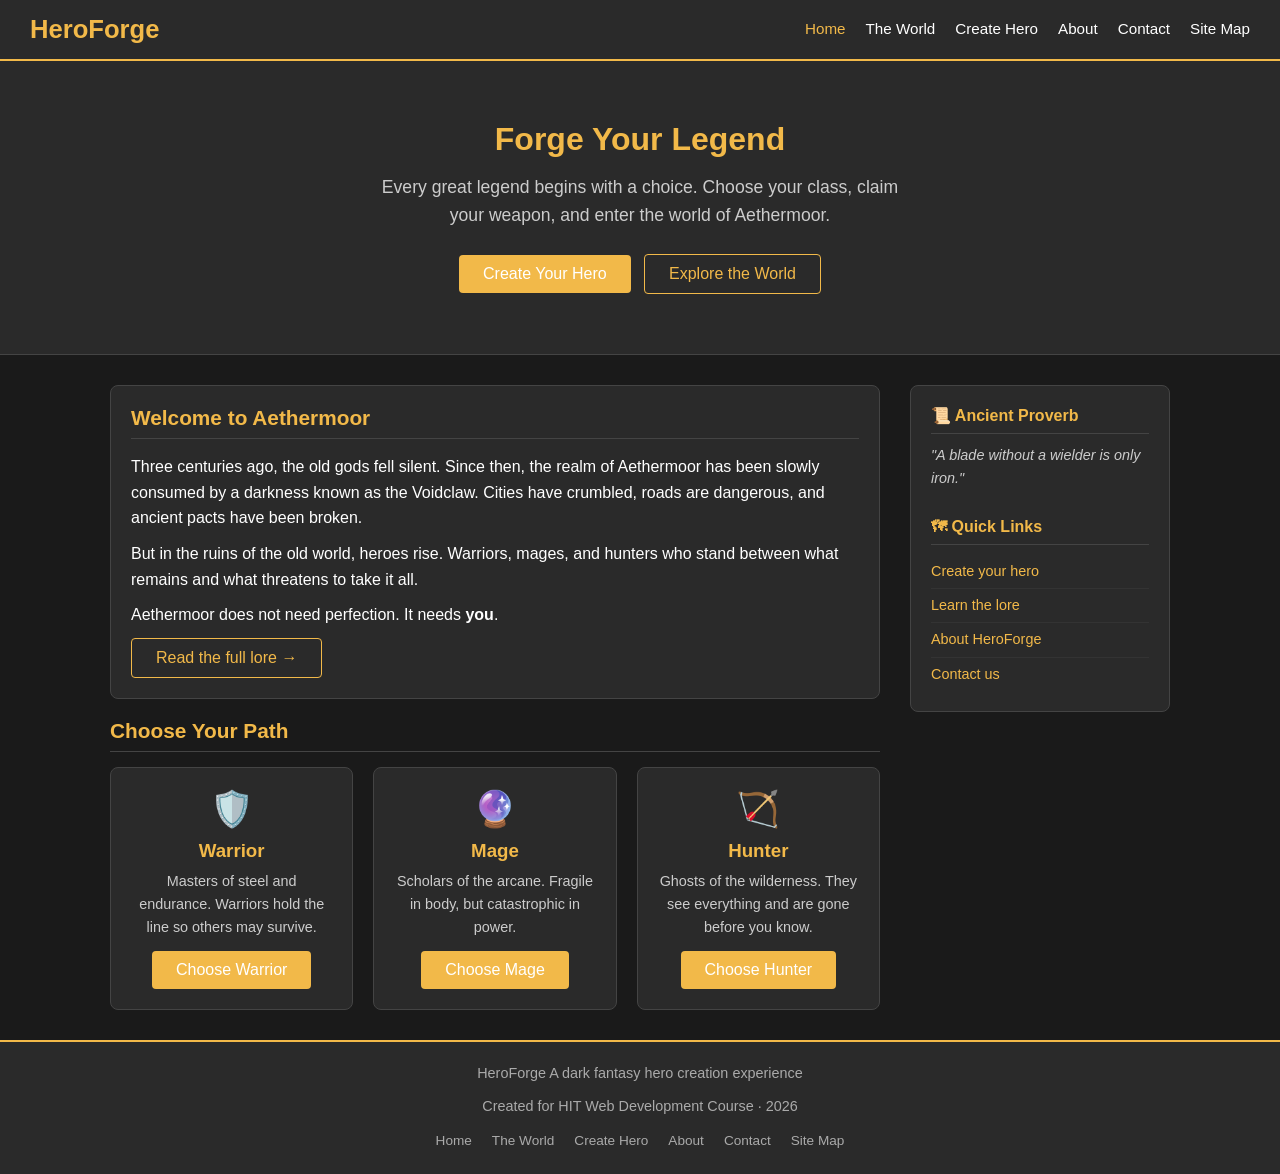
==== index.html @ f0414bef "Add files via upload" ====
﻿<!DOCTYPE html>
<html lang="en">
<head>
    <meta charset="UTF-8" />
    <meta name="viewport" content="width=device-width, initial-scale=1.0" />
    <title>HeroForge - Forge Your Legend</title>
    <meta name="description" content="HeroForge is a hero creation site for fans of dark fantasy RPGs. Choose your class and forge your destiny." />
    <meta name="keywords" content="RPG, hero, fantasy, warrior, mage, hunter" />
    <meta name="author" content="HeroForge" />
    <link rel="icon" href="#" />
    <link rel="stylesheet" href="styles/myStyle.css" />
</head>
<body>

<div class="page-wrapper">

    <!-- Header -->
    <header>
        <h1>HeroForge</h1>
        <nav>
            <ul>
                <li><a href="index.html" class="active">Home</a></li>
                <li><a href="lore.html">The World</a></li>
                <li><a href="heroCreator.html">Create Hero</a></li>
                <li><a href="about.html">About</a></li>
                <li><a href="contactUs.html">Contact</a></li>
                <li><a href="siteMap.html">Site Map</a></li>
            </ul>
        </nav>
    </header>

    <!-- Hero Banner -->
    <section class="hero-banner">
        <h2>Forge Your Legend</h2>
        <p>
            Every great legend begins with a choice. Choose your class,
            claim your weapon, and enter the world of Aethermoor.
        </p>
        <a href="heroCreator.html" class="btn btn-primary">Create Your Hero</a>
        &nbsp;
        <a href="lore.html" class="btn btn-secondary">Explore the World</a>
    </section>

    <!-- Main Content -->
    <div class="content-area">

        <main>
            <!-- About the world -->
            <div class="card">
                <h2 class="section-title">Welcome to Aethermoor</h2>
                <p>
                    Three centuries ago, the old gods fell silent. Since then, the realm of Aethermoor
                    has been slowly consumed by a darkness known as the Voidclaw. Cities have crumbled,
                    roads are dangerous, and ancient pacts have been broken.
                </p>
                <p>
                    But in the ruins of the old world, heroes rise. Warriors, mages, and hunters
                    who stand between what remains and what threatens to take it all.
                </p>
                <p>
                    Aethermoor does not need perfection. It needs <strong>you</strong>.
                </p>
                <a href="lore.html" class="btn btn-secondary">Read the full lore →</a>
            </div>

            <!-- The three classes -->
            <h2 class="section-title">Choose Your Path</h2>
            <div class="class-grid">

                <div class="class-card">
                    <span class="class-icon">🛡️</span>
                    <h3>Warrior</h3>
                    <p>Masters of steel and endurance. Warriors hold the line so others may survive.</p>
                    <a href="heroCreator.html" class="btn btn-primary">Choose Warrior</a>
                </div>

                <div class="class-card">
                    <span class="class-icon">🔮</span>
                    <h3>Mage</h3>
                    <p>Scholars of the arcane. Fragile in body, but catastrophic in power.</p>
                    <a href="heroCreator.html" class="btn btn-primary">Choose Mage</a>
                </div>

                <div class="class-card">
                    <span class="class-icon">🏹</span>
                    <h3>Hunter</h3>
                    <p>Ghosts of the wilderness. They see everything and are gone before you know.</p>
                    <a href="heroCreator.html" class="btn btn-primary">Choose Hunter</a>
                </div>

            </div>
        </main>

        <!-- Aside -->
        <aside>
            <h3>📜 Ancient Proverb</h3>
            <p><em>"A blade without a wielder is only iron."</em></p>

            <br />

            <h3>🗺 Quick Links</h3>
            <ul>
                <li><a href="heroCreator.html">Create your hero</a></li>
                <li><a href="lore.html">Learn the lore</a></li>
                <li><a href="about.html">About HeroForge</a></li>
                <li><a href="contactUs.html">Contact us</a></li>
            </ul>
        </aside>

    </div><!-- end .content-area -->

    <!-- Footer -->
    <footer>
        <p>HeroForge A dark fantasy hero creation experience</p>
        <p>Created for HIT Web Development Course · 2026</p>
        <nav>
            <ul>
                <li><a href="index.html">Home</a></li>
                <li><a href="lore.html">The World</a></li>
                <li><a href="heroCreator.html">Create Hero</a></li>
                <li><a href="about.html">About</a></li>
                <li><a href="contactUs.html">Contact</a></li>
                <li><a href="siteMap.html">Site Map</a></li>
            </ul>
        </nav>
    </footer>

</div><!-- end .page-wrapper -->

</body>
</html>
---- styles/myStyle.css ----
﻿
* {
    margin: 0;
    padding: 0;
    box-sizing: border-box;
}

body {
    font-family: sans-serif;
    background-color: #1a1a1a;
    color: #ffffff;
    direction: ltr;
}

a {
    color: #f2b949;
    text-decoration: none;
}

a:hover {
    text-decoration: underline;
}

h1, h2, h3 {
    margin-bottom: 10px;
}

p {
    margin-bottom: 10px;
    line-height: 1.6;
}

ul {
    padding-left: 20px;
    line-height: 1.8;
}

img {
    max-width: 100%;
}

/* --- Header --- */
header {
    background-color: #2a2a2a;
    padding: 15px 30px;
    border-bottom: 2px solid #f2b949;
    display: flex;
    align-items: center;
    justify-content: space-between;
}

header h1 {
    font-size: 1.6rem;
    color: #f2b949;
    margin-bottom: 0;
}

/* --- Nav --- */
nav ul {
    list-style: none;
    padding: 0;
    display: flex;
    gap: 20px;
}

nav ul li a {
    color: #ffffff;
    font-size: 0.95rem;
}

nav ul li a:hover,
nav ul li a.active {
    color: #f2b949;
    text-decoration: none;
}

/* --- Breadcrumbs --- */
.breadcrumbs {
    background-color: #222;
    padding: 8px 30px;
    font-size: 0.85rem;
    color: #aaa;
    border-bottom: 1px solid #333;
}

.breadcrumbs a {
    color: #aaa;
}

.breadcrumbs a:hover {
    color: #f2b949;
}

/* --- Page Layout --- */
.page-wrapper {
    min-height: 100vh;
    display: flex;
    flex-direction: column;
}

.content-area {
    display: flex;
    gap: 30px;
    max-width: 1100px;
    margin: 30px auto;
    padding: 0 20px;
    width: 100%;
    flex: 1;
    align-items: flex-start;
}

main {
    flex: 1;
}

/* --- Aside --- */
aside {
    width: 260px;
    min-width: 220px;
    background-color: #2a2a2a;
    border: 1px solid #444;
    border-radius: 8px;
    padding: 20px;
}

aside h3 {
    color: #f2b949;
    font-size: 1rem;
    margin-bottom: 10px;
    border-bottom: 1px solid #444;
    padding-bottom: 8px;
}

aside p, aside li {
    font-size: 0.9rem;
    color: #ccc;
    line-height: 1.6;
}

aside ul {
    padding-left: 0;
    list-style: none;
}

aside ul li {
    padding: 5px 0;
    border-bottom: 1px solid #333;
    font-size: 0.9rem;
    color: #ccc;
}

aside ul li:last-child {
    border-bottom: none;
}

/* --- Cards --- */
.card {
    background-color: #2a2a2a;
    border: 1px solid #444;
    border-radius: 8px;
    padding: 20px;
    margin-bottom: 20px;
}

.card h2, .card h3 {
    color: #f2b949;
}

/* --- Section titles --- */
.section-title {
    color: #f2b949;
    font-size: 1.3rem;
    margin-bottom: 15px;
    border-bottom: 1px solid #444;
    padding-bottom: 8px;
}

/* --- Hero banner (index only) --- */
.hero-banner {
    background-color: #2a2a2a;
    text-align: center;
    padding: 60px 20px;
    border-bottom: 1px solid #444;
}

.hero-banner h2 {
    font-size: 2rem;
    color: #f2b949;
    margin-bottom: 15px;
}

.hero-banner p {
    font-size: 1.1rem;
    color: #ccc;
    max-width: 550px;
    margin: 0 auto 25px;
}

/* --- Buttons --- */
.btn {
    display: inline-block;
    padding: 10px 24px;
    border-radius: 4px;
    font-size: 1rem;
    cursor: pointer;
    border: none;
    text-decoration: none;
}

.btn-primary {
    background-color: #f2b949;
    color: white;
}

.btn-primary:hover {
    background-color: #f2b949;
    text-decoration: none;
}

.btn-secondary {
    background-color: transparent;
    color: #f2b949;
    border: 1px solid #f2b949;
}

.btn-secondary:hover {
    background-color: rgba(76, 175, 80, 0.1);
    text-decoration: none;
}

/* --- Class grid (index) --- */
.class-grid {
    display: flex;
    gap: 20px;
    margin-top: 15px;
}

.class-card {
    flex: 1;
    background-color: #2a2a2a;
    border: 1px solid #444;
    border-radius: 8px;
    padding: 20px;
    text-align: center;
}

.class-card h3 {
    color: #f2b949;
    margin-bottom: 8px;
}

.class-card p {
    font-size: 0.9rem;
    color: #ccc;
    margin-bottom: 12px;
}

.class-icon {
    font-size: 2.2rem;
    display: block;
    margin-bottom: 10px;
}

/* --- Footer --- */
footer {
    background-color: #2a2a2a;
    border-top: 2px solid #f2b949;
    padding: 20px 30px;
    text-align: center;
    color: #aaa;
    font-size: 0.9rem;
    margin-top: auto;
}

footer nav ul {
    justify-content: center;
    flex-wrap: wrap;
    margin-top: 10px;
}

footer nav ul li a {
    color: #aaa;
    font-size: 0.85rem;
}

footer nav ul li a:hover {
    color: #f2b949;
}

.class-lore-card {
    background-color: #2a2a2a;
    border: 1px solid #444;
    border-radius: 8px;
    padding: 20px;
    margin-bottom: 20px;
    display: flex;
    gap: 20px;
    align-items: flex-start;
}

.class-lore-icon {
    font-size: 3rem;
    line-height: 1;
    min-width: 60px;
    text-align: center;
}

.class-lore-card h3 {
    color: #f2b949;
    margin-bottom: 8px;
}

.class-lore-card p {
    font-size: 0.95rem;
    color: #ccc;
    margin-bottom: 6px;
}

.kingdom-card {
    background-color: #2a2a2a;
    border-left: 4px solid #f2b949;
    border-radius: 0 8px 8px 0;
    padding: 16px 20px;
    margin-bottom: 16px;
}

.kingdom-card h3 {
    color: #f2b949;
    margin-bottom: 6px;
}

.kingdom-card p {
    font-size: 0.95rem;
    color: #ccc;
    margin-bottom: 0;
}

.timeline-item {
    border-left: 2px solid #444;
    padding-left: 20px;
    margin-bottom: 20px;
    position: relative;
}

.timeline-item::before {
    content: '';
    width: 10px;
    height: 10px;
    background-color: #f2b949;
    border-radius: 50%;
    position: absolute;
    left: -6px;
    top: 5px;
}

.timeline-year {
    font-size: 0.8rem;
    color: #f2b949;
    font-weight: bold;
    margin-bottom: 4px;
}

.timeline-item h3 {
    font-size: 1rem;
    margin-bottom: 4px;
}

.timeline-item p {
    font-size: 0.9rem;
    color: #ccc;
    margin-bottom: 0;
}
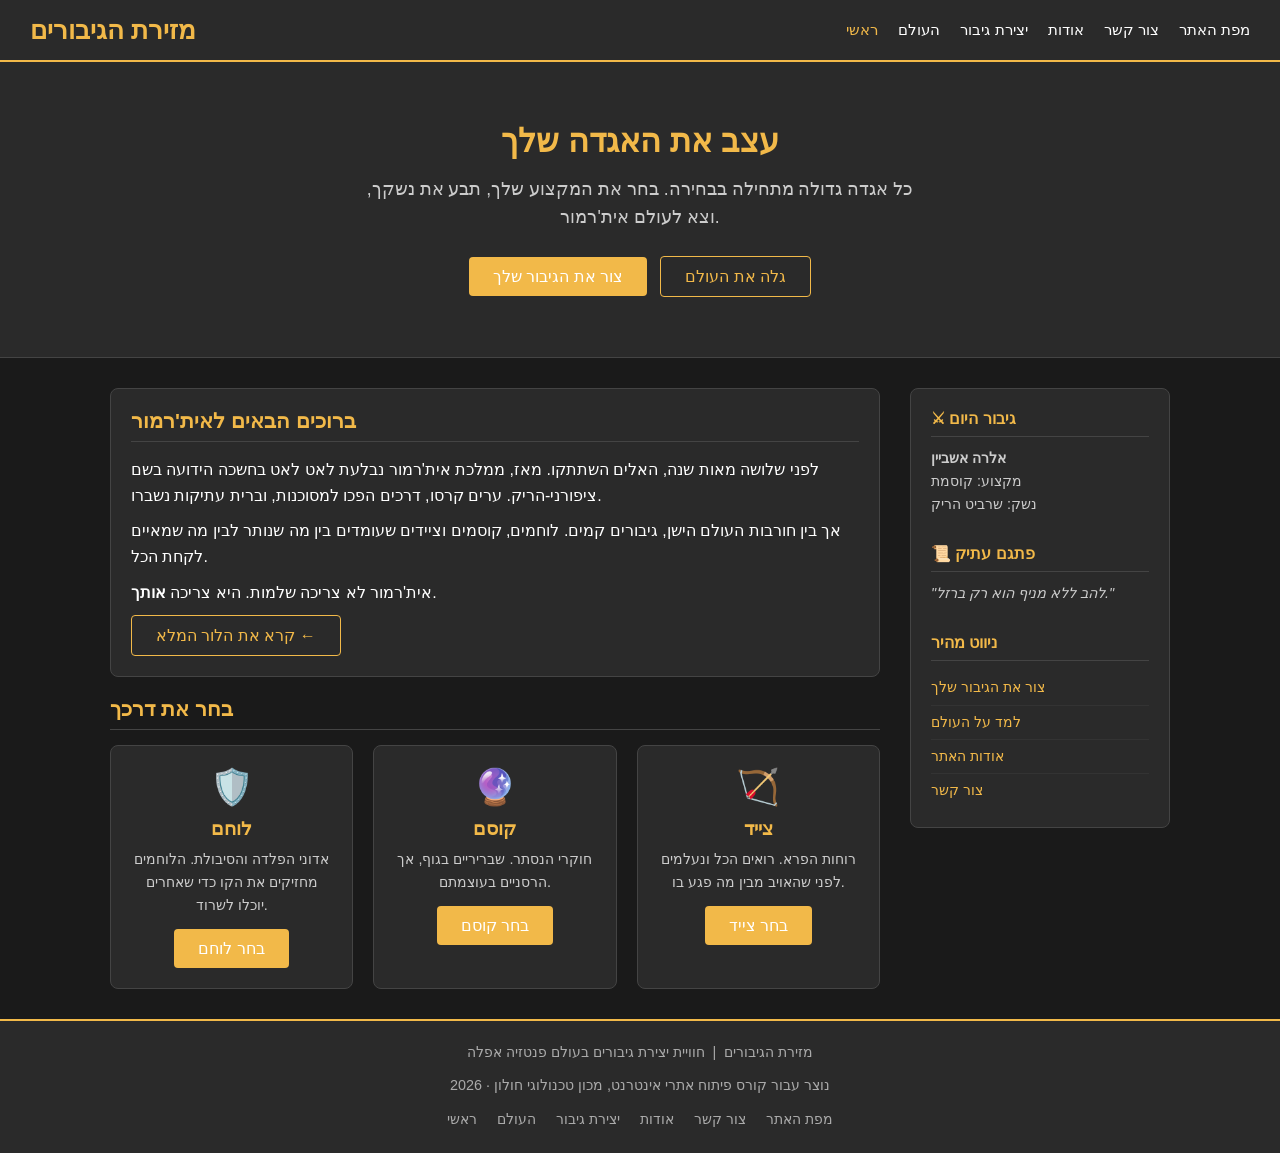
==== commit fa8f083f: "Update index.html" ====
--- a/index.html
+++ b/index.html
@@ -1,12 +1,12 @@
-﻿<!DOCTYPE html>
-<html lang="en">
+<!DOCTYPE html>
+<html lang="he">
 <head>
     <meta charset="UTF-8" />
     <meta name="viewport" content="width=device-width, initial-scale=1.0" />
-    <title>HeroForge - Forge Your Legend</title>
-    <meta name="description" content="HeroForge is a hero creation site for fans of dark fantasy RPGs. Choose your class and forge your destiny." />
-    <meta name="keywords" content="RPG, hero, fantasy, warrior, mage, hunter" />
-    <meta name="author" content="HeroForge" />
+    <title>מזירת הגיבורים - עצב את האגדה שלך</title>
+    <meta name="description" content="מזירת הגיבורים היא אתר יצירת גיבורים לעולם פנטזיה אפלה. בחר את המקצוע שלך וצא לדרך." />
+    <meta name="keywords" content="RPG, גיבור, פנטזיה, לוחם, קוסם, צייד" />
+    <meta name="author" content="מזירת הגיבורים" />
     <link rel="icon" href="#" />
     <link rel="stylesheet" href="styles/myStyle.css" />
 </head>
@@ -14,113 +14,118 @@
 
 <div class="page-wrapper">
 
-    <!-- Header -->
+    <!-- כותרת -->
     <header>
-        <h1>HeroForge</h1>
+        <h1>מזירת הגיבורים</h1>
         <nav>
             <ul>
-                <li><a href="index.html" class="active">Home</a></li>
-                <li><a href="lore.html">The World</a></li>
-                <li><a href="heroCreator.html">Create Hero</a></li>
-                <li><a href="about.html">About</a></li>
-                <li><a href="contactUs.html">Contact</a></li>
-                <li><a href="siteMap.html">Site Map</a></li>
+                <li><a href="index.html" class="active">ראשי</a></li>
+                <li><a href="lore.html">העולם</a></li>
+                <li><a href="heroCreator.html">יצירת גיבור</a></li>
+                <li><a href="about.html">אודות</a></li>
+                <li><a href="contactUs.html">צור קשר</a></li>
+                <li><a href="siteMap.html">מפת האתר</a></li>
             </ul>
         </nav>
     </header>
 
-    <!-- Hero Banner -->
+    <!-- באנר ראשי -->
     <section class="hero-banner">
-        <h2>Forge Your Legend</h2>
+        <h2>עצב את האגדה שלך</h2>
         <p>
-            Every great legend begins with a choice. Choose your class,
-            claim your weapon, and enter the world of Aethermoor.
+            כל אגדה גדולה מתחילה בבחירה. בחר את המקצוע שלך,
+            תבע את נשקך, וצא לעולם אית'רמור.
         </p>
-        <a href="heroCreator.html" class="btn btn-primary">Create Your Hero</a>
+        <a href="heroCreator.html" class="btn btn-primary">צור את הגיבור שלך</a>
         &nbsp;
-        <a href="lore.html" class="btn btn-secondary">Explore the World</a>
+        <a href="lore.html" class="btn btn-secondary">גלה את העולם</a>
     </section>
 
-    <!-- Main Content -->
+    <!-- אזור תוכן -->
     <div class="content-area">
 
         <main>
-            <!-- About the world -->
+            <!-- אודות העולם -->
             <div class="card">
-                <h2 class="section-title">Welcome to Aethermoor</h2>
+                <h2 class="section-title">ברוכים הבאים לאית'רמור</h2>
                 <p>
-                    Three centuries ago, the old gods fell silent. Since then, the realm of Aethermoor
-                    has been slowly consumed by a darkness known as the Voidclaw. Cities have crumbled,
-                    roads are dangerous, and ancient pacts have been broken.
+                    לפני שלושה מאות שנה, האלים השתתקו. מאז, ממלכת אית'רמור
+                    נבלעת לאט לאט בחשכה הידועה בשם ציפורני-הריק. ערים קרסו,
+                    דרכים הפכו למסוכנות, וברית עתיקות נשברו.
                 </p>
                 <p>
-                    But in the ruins of the old world, heroes rise. Warriors, mages, and hunters
-                    who stand between what remains and what threatens to take it all.
+                    אך בין חורבות העולם הישן, גיבורים קמים. לוחמים, קוסמים
+                    וציידים שעומדים בין מה שנותר לבין מה שמאיים לקחת הכל.
                 </p>
                 <p>
-                    Aethermoor does not need perfection. It needs <strong>you</strong>.
+                    אית'רמור לא צריכה שלמות. היא צריכה <strong>אותך</strong>.
                 </p>
-                <a href="lore.html" class="btn btn-secondary">Read the full lore →</a>
+                <a href="lore.html" class="btn btn-secondary">קרא את הלור המלא ←</a>
             </div>
 
-            <!-- The three classes -->
-            <h2 class="section-title">Choose Your Path</h2>
+            <!-- שלושת המקצועות -->
+            <h2 class="section-title">בחר את דרכך</h2>
             <div class="class-grid">
 
                 <div class="class-card">
                     <span class="class-icon">🛡️</span>
-                    <h3>Warrior</h3>
-                    <p>Masters of steel and endurance. Warriors hold the line so others may survive.</p>
-                    <a href="heroCreator.html" class="btn btn-primary">Choose Warrior</a>
+                    <h3>לוחם</h3>
+                    <p>אדוני הפלדה והסיבולת. הלוחמים מחזיקים את הקו כדי שאחרים יוכלו לשרוד.</p>
+                    <a href="heroCreator.html" class="btn btn-primary">בחר לוחם</a>
                 </div>
 
                 <div class="class-card">
                     <span class="class-icon">🔮</span>
-                    <h3>Mage</h3>
-                    <p>Scholars of the arcane. Fragile in body, but catastrophic in power.</p>
-                    <a href="heroCreator.html" class="btn btn-primary">Choose Mage</a>
+                    <h3>קוסם</h3>
+                    <p>חוקרי הנסתר. שבריריים בגוף, אך הרסניים בעוצמתם.</p>
+                    <a href="heroCreator.html" class="btn btn-primary">בחר קוסם</a>
                 </div>
 
                 <div class="class-card">
                     <span class="class-icon">🏹</span>
-                    <h3>Hunter</h3>
-                    <p>Ghosts of the wilderness. They see everything and are gone before you know.</p>
-                    <a href="heroCreator.html" class="btn btn-primary">Choose Hunter</a>
+                    <h3>צייד</h3>
+                    <p>רוחות הפרא. רואים הכל ונעלמים לפני שהאויב מבין מה פגע בו.</p>
+                    <a href="heroCreator.html" class="btn btn-primary">בחר צייד</a>
                 </div>
 
             </div>
         </main>
 
-        <!-- Aside -->
+        <!-- סרגל צד -->
         <aside>
-            <h3>📜 Ancient Proverb</h3>
-            <p><em>"A blade without a wielder is only iron."</em></p>
+            <h3>⚔ גיבור היום</h3>
+            <p><strong>אלרה אשביין</strong><br />מקצוע: קוסמת<br />נשק: שרביט הריק</p>
 
             <br />
 
-            <h3>🗺 Quick Links</h3>
+            <h3>📜 פתגם עתיק</h3>
+            <p><em>"להב ללא מניף הוא רק ברזל."</em></p>
+
+            <br />
+
+            <h3>ניווט מהיר</h3>
             <ul>
-                <li><a href="heroCreator.html">Create your hero</a></li>
-                <li><a href="lore.html">Learn the lore</a></li>
-                <li><a href="about.html">About HeroForge</a></li>
-                <li><a href="contactUs.html">Contact us</a></li>
+                <li><a href="heroCreator.html">צור את הגיבור שלך</a></li>
+                <li><a href="lore.html">למד על העולם</a></li>
+                <li><a href="about.html">אודות האתר</a></li>
+                <li><a href="contactUs.html">צור קשר</a></li>
             </ul>
         </aside>
 
     </div><!-- end .content-area -->
 
-    <!-- Footer -->
+    <!-- כותרת תחתונה -->
     <footer>
-        <p>HeroForge A dark fantasy hero creation experience</p>
-        <p>Created for HIT Web Development Course · 2026</p>
+        <p>מזירת הגיבורים &nbsp;|&nbsp; חוויית יצירת גיבורים בעולם פנטזיה אפלה</p>
+        <p>נוצר עבור קורס פיתוח אתרי אינטרנט, מכון טכנולוגי חולון · 2026</p>
         <nav>
             <ul>
-                <li><a href="index.html">Home</a></li>
-                <li><a href="lore.html">The World</a></li>
-                <li><a href="heroCreator.html">Create Hero</a></li>
-                <li><a href="about.html">About</a></li>
-                <li><a href="contactUs.html">Contact</a></li>
-                <li><a href="siteMap.html">Site Map</a></li>
+                <li><a href="index.html">ראשי</a></li>
+                <li><a href="lore.html">העולם</a></li>
+                <li><a href="heroCreator.html">יצירת גיבור</a></li>
+                <li><a href="about.html">אודות</a></li>
+                <li><a href="contactUs.html">צור קשר</a></li>
+                <li><a href="siteMap.html">מפת האתר</a></li>
             </ul>
         </nav>
     </footer>
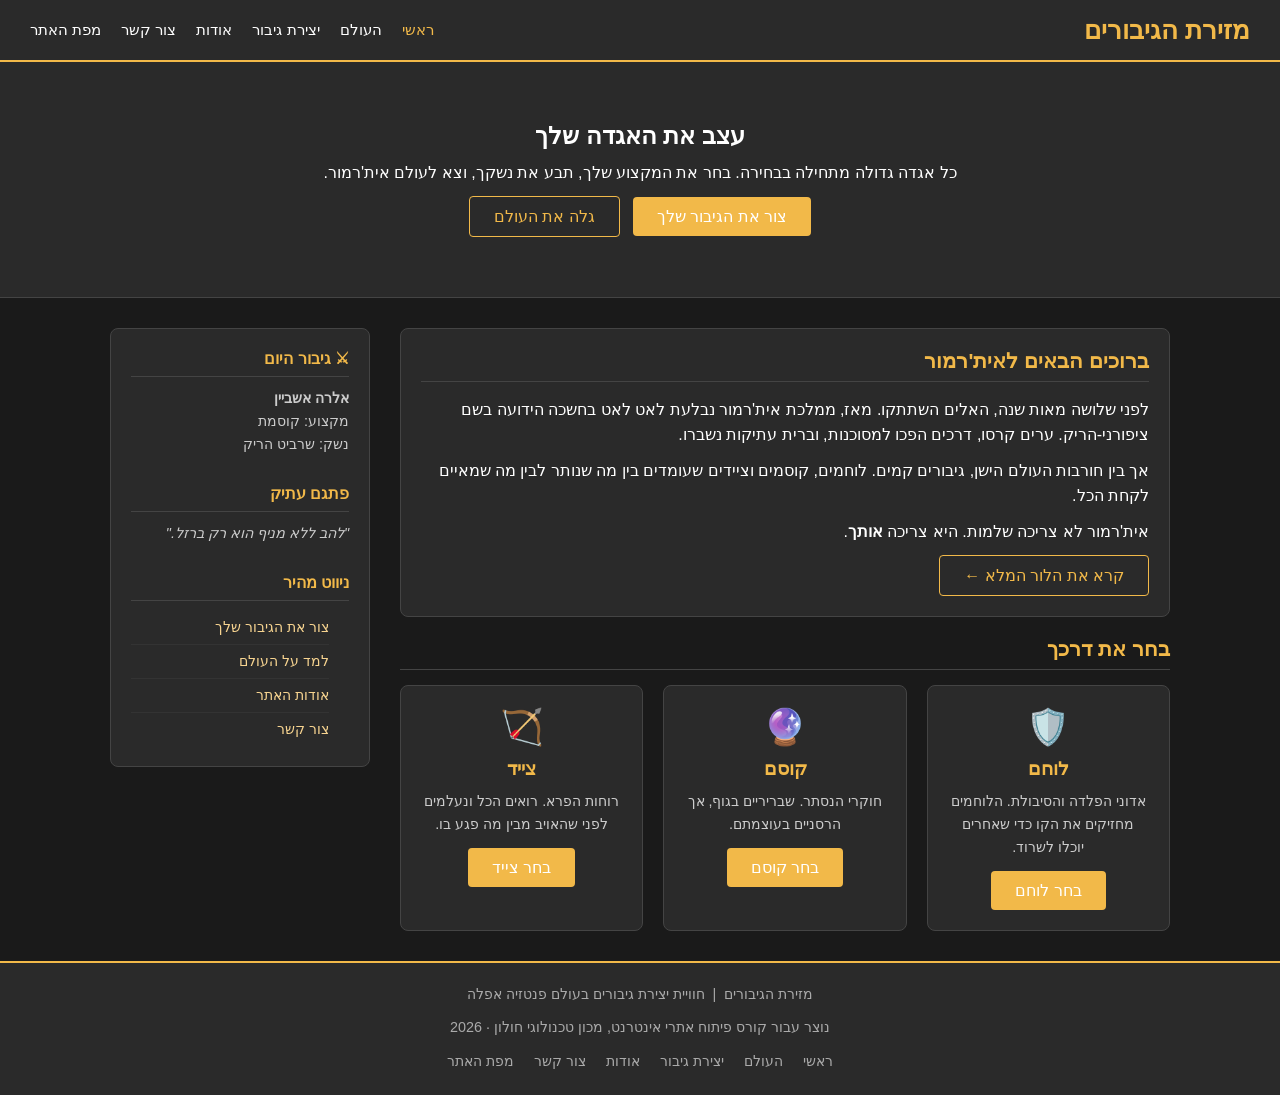
==== commit e537fa94: "Update index.html" ====
--- a/index.html
+++ b/index.html
@@ -98,7 +98,7 @@
 
             <br />
 
-            <h3>📜 פתגם עתיק</h3>
+            <h3>פתגם עתיק</h3>
             <p><em>"להב ללא מניף הוא רק ברזל."</em></p>
 
             <br />
--- a/styles/myStyle.css
+++ b/styles/myStyle.css
@@ -1,4 +1,4 @@
-﻿
+/* --- General Reset & Base --- */
 * {
     margin: 0;
     padding: 0;
@@ -9,11 +9,11 @@
     font-family: sans-serif;
     background-color: #1a1a1a;
     color: #ffffff;
-    direction: ltr;
+    direction: rtl;
 }
 
 a {
-    color: #f2b949;
+    color: #f7d490;
     text-decoration: none;
 }
 
@@ -21,17 +21,16 @@
     text-decoration: underline;
 }
 
-h1, h2, h3 {
+h1, h2, h3, p {
     margin-bottom: 10px;
 }
 
 p {
-    margin-bottom: 10px;
     line-height: 1.6;
 }
 
 ul {
-    padding-left: 20px;
+    padding-right: 20px;
     line-height: 1.8;
 }
 
@@ -39,7 +38,7 @@
     max-width: 100%;
 }
 
-/* --- Header --- */
+/* --- Header & Navigation --- */
 header {
     background-color: #2a2a2a;
     padding: 15px 30px;
@@ -55,7 +54,6 @@
     margin-bottom: 0;
 }
 
-/* --- Nav --- */
 nav ul {
     list-style: none;
     padding: 0;
@@ -91,7 +89,7 @@
     color: #f2b949;
 }
 
-/* --- Page Layout --- */
+/* --- Page Layout & Sidebar --- */
 .page-wrapper {
     min-height: 100vh;
     display: flex;
@@ -113,7 +111,6 @@
     flex: 1;
 }
 
-/* --- Aside --- */
 aside {
     width: 260px;
     min-width: 220px;
@@ -131,7 +128,7 @@
     padding-bottom: 8px;
 }
 
-aside p, aside li {
+aside p, aside ul li {
     font-size: 0.9rem;
     color: #ccc;
     line-height: 1.6;
@@ -145,55 +142,44 @@
 aside ul li {
     padding: 5px 0;
     border-bottom: 1px solid #333;
-    font-size: 0.9rem;
-    color: #ccc;
 }
 
 aside ul li:last-child {
     border-bottom: none;
 }
 
-/* --- Cards --- */
-.card {
+/* --- Cards & Components --- */
+.card, .class-card, .sitemap-column, .team-card {
     background-color: #2a2a2a;
     border: 1px solid #444;
     border-radius: 8px;
     padding: 20px;
+}
+
+.card {
     margin-bottom: 20px;
 }
 
-.card h2, .card h3 {
-    color: #f2b949;
-}
-
-/* --- Section titles --- */
+.card h2, .card h3, .section-title, .class-card h3, .sitemap-column h3, .about-section h3 {
+    color: #f2b949;
+}
+
 .section-title {
-    color: #f2b949;
     font-size: 1.3rem;
     margin-bottom: 15px;
     border-bottom: 1px solid #444;
     padding-bottom: 8px;
 }
 
-/* --- Hero banner (index only) --- */
+/* --- Hero Banners --- */
+.hero-banner, .about-hero {
+    text-align: center;
+    padding: 60px 20px;
+}
+
 .hero-banner {
     background-color: #2a2a2a;
-    text-align: center;
-    padding: 60px 20px;
     border-bottom: 1px solid #444;
-}
-
-.hero-banner h2 {
-    font-size: 2rem;
-    color: #f2b949;
-    margin-bottom: 15px;
-}
-
-.hero-banner p {
-    font-size: 1.1rem;
-    color: #ccc;
-    max-width: 550px;
-    margin: 0 auto 25px;
 }
 
 /* --- Buttons --- */
@@ -207,14 +193,17 @@
     text-decoration: none;
 }
 
+.btn:hover, .btn-primary:hover, .btn-secondary:hover {
+    text-decoration: none;
+}
+
 .btn-primary {
     background-color: #f2b949;
     color: white;
 }
 
 .btn-primary:hover {
-    background-color: #f2b949;
-    text-decoration: none;
+    background-color: #d4a030;
 }
 
 .btn-secondary {
@@ -224,29 +213,24 @@
 }
 
 .btn-secondary:hover {
-    background-color: rgba(76, 175, 80, 0.1);
-    text-decoration: none;
-}
-
-/* --- Class grid (index) --- */
-.class-grid {
+    background-color: rgba(242, 185, 73, 0.1);
+}
+
+/* --- Grids (Index, Sitemap, About) --- */
+.class-grid, .sitemap-grid, .team-grid {
     display: flex;
     gap: 20px;
+    flex-wrap: wrap;
     margin-top: 15px;
 }
 
+.class-card, .sitemap-column, .team-card {
+    min-width: 200px;
+    flex: 1;
+}
+
 .class-card {
-    flex: 1;
-    background-color: #2a2a2a;
-    border: 1px solid #444;
-    border-radius: 8px;
-    padding: 20px;
     text-align: center;
-}
-
-.class-card h3 {
-    color: #f2b949;
-    margin-bottom: 8px;
 }
 
 .class-card p {
@@ -287,86 +271,293 @@
     color: #f2b949;
 }
 
-.class-lore-card {
+/* --- Forms & Contact Page --- */
+form {
+    display: flex;
+    flex-direction: column;
+    gap: 18px;
+}
+
+.form-group {
+    display: flex;
+    flex-direction: column;
+    gap: 6px;
+}
+
+label {
+    font-size: 0.95rem;
+    color: #ccc;
+}
+
+label span.required {
+    color: #f2b949;
+    margin-right: 3px;
+}
+
+input[type="text"],
+input[type="email"],
+input[type="number"],
+select,
+textarea {
+    background-color: #222;
+    border: 1px solid #555;
+    border-radius: 4px;
+    color: #fff;
+    font-family: sans-serif;
+    font-size: 1rem;
+    padding: 10px;
+    width: 100%;
+}
+
+input[type="text"]:focus,
+input[type="email"]:focus,
+input[type="number"]:focus,
+select:focus,
+textarea:focus {
+    outline: none;
+    border-color: #f2b949;
+}
+
+select option {
+    background-color: #222;
+}
+
+textarea {
+    resize: vertical;
+    min-height: 120px;
+}
+
+.checkbox-group, .radio-group {
+    display: flex;
+    align-items: center;
+    gap: 10px;
+}
+
+.checkbox-group input[type="checkbox"] {
+    width: 18px;
+    height: 18px;
+    accent-color: #f2b949;
+    cursor: pointer;
+}
+
+.checkbox-group label {
+    margin: 0;
+    cursor: pointer;
+}
+
+.required-note {
+    font-size: 0.85rem;
+    color: #aaa;
+    margin-bottom: 5px;
+}
+
+.creator-wrapper {
+    display: flex;
+    flex-direction: row;
+    justify-content: center;
+    align-items: flex-start;
+    max-width: 1400px;
+    margin: 40px auto;
     background-color: #2a2a2a;
-    border: 1px solid #444;
+    padding: 30px;
+    border-radius: 12px;
+    box-shadow: 0 8px 24px rgba(0,0,0,0.5);
+    gap: 30px;
+    width: 95%;
+    box-sizing: border-box;
+}
+
+.form-container {
+    width: 450px;
+    flex-shrink: 0;
+    background-color: #333;
+    padding: 30px;
     border-radius: 8px;
-    padding: 20px;
+    box-sizing: border-box;
+}
+
+.preview-container {
+    flex: 1 ;
+    background-color: #333;
+    padding: 30px;
+    border-radius: 8px;
+    box-sizing: border-box;
+}
+
+.form-container .form-group {
     margin-bottom: 20px;
-    display: flex;
-    gap: 20px;
-    align-items: flex-start;
-}
-
-.class-lore-icon {
-    font-size: 3rem;
-    line-height: 1;
-    min-width: 60px;
-    text-align: center;
-}
-
-.class-lore-card h3 {
-    color: #f2b949;
+}
+
+.form-container label {
+    display: block;
     margin-bottom: 8px;
-}
-
-.class-lore-card p {
+    font-weight: bold;
+}
+
+.form-container input[type="text"] {
+    width: 100%;
+    padding: 10px;
+    border: 1px solid #555;
+    background-color: #222;
+    color: #fff;
+    border-radius: 4px;
+    box-sizing: border-box;
+}
+
+.form-container .radio-group,
+.form-container .checkbox-group {
+    gap: 15px;
+    background-color: #222;
+    padding: 10px;
+    border-radius: 4px;
+}
+
+#submitBtn {
+    width: 100%;
+    padding: 12px;
+    background-color: #f2b949;
+    color: white;
+    border: none;
+    border-radius: 4px;
+    font-size: 16px;
+    cursor: not-allowed;
+    opacity: 0.5;
+    transition: all 0.3s ease;
+}
+
+.character-images, .gear-images {
+    display: flex;
+    justify-content: center;
+    margin-top: 20px;
+    min-height: 120px;
+    width: 100%;
+}
+
+.gear-img {
+    width: 120px;
+    height: 120px;
+    object-fit: contain;
+    opacity: 0.5;
+    transition: opacity 0.3s ease;
+}
+
+.class-img {
+    width: 180px;
+    height: 180px;
+    object-fit: contain;
+    opacity: 0;
+    transition: opacity 0.3s ease;
+}
+
+.sitemap-column h3 {
+    font-size: 1rem;
+    margin-bottom: 14px;
+    padding-bottom: 8px;
+    border-bottom: 1px solid #444;
+}
+
+.sitemap-column ul {
+    list-style: none;
+    padding: 0;
+    margin: 0;
+}
+
+.sitemap-column ul li {
+    padding: 4px 0;
+    font-size: 0.9rem;
+    color: #ccc;
+    line-height: 1.8;
+}
+
+.sitemap-column ul li::before {
+    content: "• ";
+    color: #f2b949;
+}
+
+.sitemap-column ul li a {
+    color: #ccc;
+}
+
+.sitemap-column ul li a:hover {
+    color: #f2b949;
+}
+
+.sitemap-column ul li strong {
+    color: #fff;
+    display: block;
+    margin-top: 10px;
+    margin-bottom: 2px;
+}
+
+.sitemap-column ul li.sub-item {
+    padding-right: 14px;
+    font-size: 0.85rem;
+}
+
+.sitemap-column ul li.sub-item::before {
+    content: "◦ ";
+    color: #aaa;
+}
+
+.note {
+    font-size: 0.82rem;
+    color: #888;
+    margin-top: 4px;
+    font-style: italic;
+}
+
+/* --- About Page Extras --- */
+.about-section {
+    margin-bottom: 28px;
+}
+
+.about-section h3 {
+    font-size: 1.05rem;
+    margin-bottom: 8px;
+    border-bottom: 1px solid #444;
+    padding-bottom: 6px;
+}
+
+.about-section p {
     font-size: 0.95rem;
     color: #ccc;
+    line-height: 1.7;
+    margin-bottom: 8px;
+}
+
+.about-section .highlight {
+    color: #f2b949;
+    font-weight: bold;
+}
+
+.about-section a {
+    color: #f2b949;
+}
+
+.side-note {
+    position: relative;
+}
+
+.rotated-label {
+    position: absolute;
+    left: -60px;
+    top: 50px;
+    transform: rotate(-15deg);
+    font-size: 0.78rem;
+    color: #666;
+    white-space: nowrap;
+    pointer-events: none;
+}
+
+.team-card h4 {
+    color: #f2b949;
+    font-size: 1rem;
     margin-bottom: 6px;
 }
 
-.kingdom-card {
-    background-color: #2a2a2a;
-    border-left: 4px solid #f2b949;
-    border-radius: 0 8px 8px 0;
-    padding: 16px 20px;
-    margin-bottom: 16px;
-}
-
-.kingdom-card h3 {
-    color: #f2b949;
-    margin-bottom: 6px;
-}
-
-.kingdom-card p {
-    font-size: 0.95rem;
-    color: #ccc;
-    margin-bottom: 0;
-}
-
-.timeline-item {
-    border-left: 2px solid #444;
-    padding-left: 20px;
-    margin-bottom: 20px;
-    position: relative;
-}
-
-.timeline-item::before {
-    content: '';
-    width: 10px;
-    height: 10px;
-    background-color: #f2b949;
-    border-radius: 50%;
-    position: absolute;
-    left: -6px;
-    top: 5px;
-}
-
-.timeline-year {
-    font-size: 0.8rem;
-    color: #f2b949;
-    font-weight: bold;
-    margin-bottom: 4px;
-}
-
-.timeline-item h3 {
-    font-size: 1rem;
-    margin-bottom: 4px;
-}
-
-.timeline-item p {
-    font-size: 0.9rem;
-    color: #ccc;
-    margin-bottom: 0;
-}
+.team-card p {
+    font-size: 0.88rem;
+    color: #ccc;
+    line-height: 1.6;
+    margin: 0;
+}
